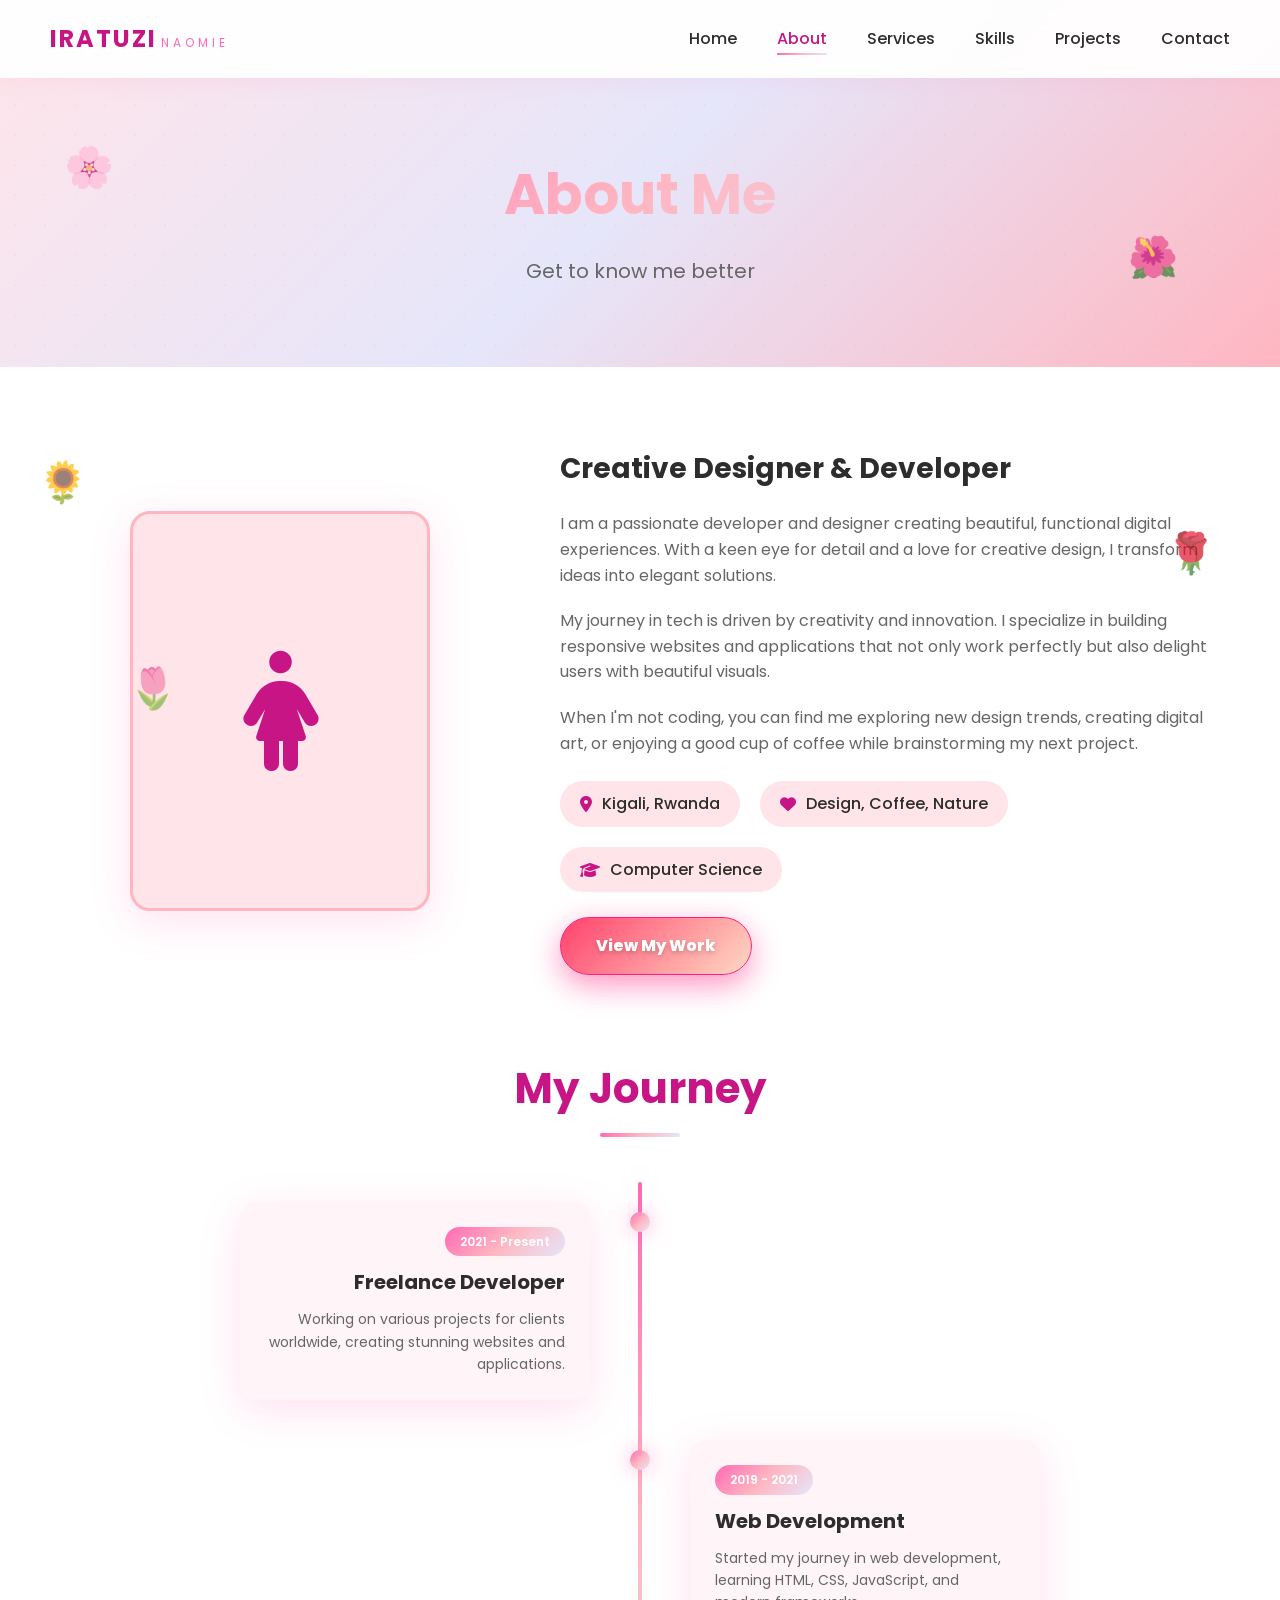
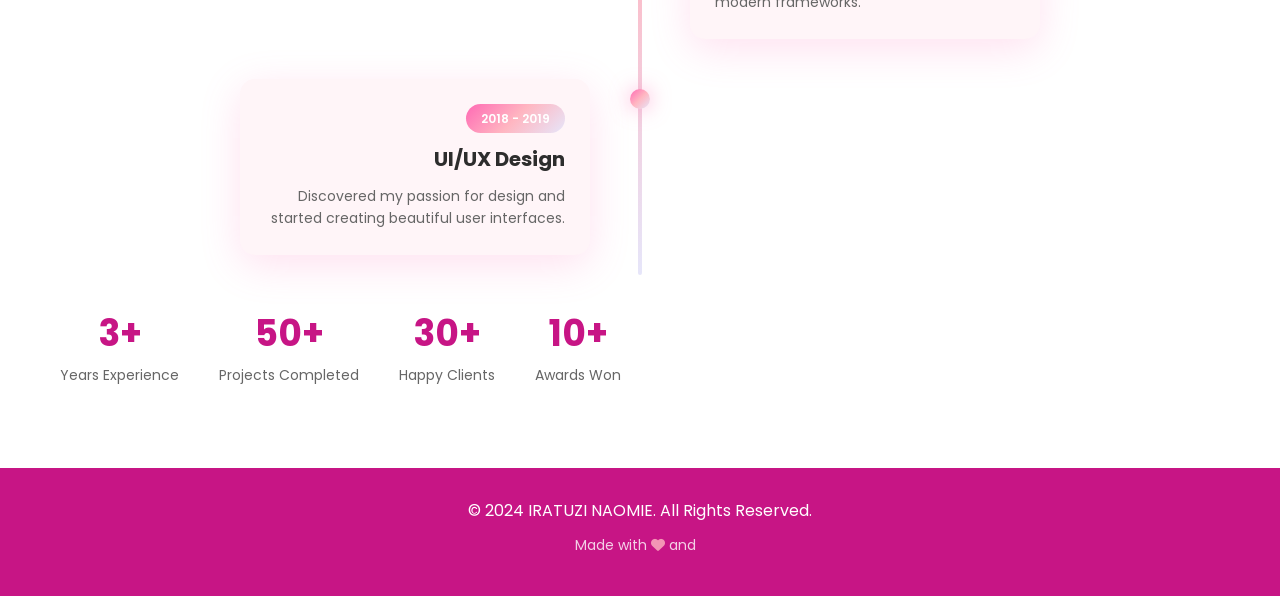
==== about.html @ e77f8932 "Portfolio for IRATUZI NAOMIE - Pink theme with Three.js animations" ====
<!DOCTYPE html>
<html lang="en">
<head>
    <meta charset="UTF-8">
    <meta name="viewport" content="width=device-width, initial-scale=1.0">
    <title>About - IRATUZI NAOMIE</title>
    <link rel="stylesheet" href="styles.css">
    <link href="https://fonts.googleapis.com/css2?family=Poppins:wght@300;400;500;600;700&display=swap" rel="stylesheet">
    <link rel="stylesheet" href="https://cdnjs.cloudflare.com/ajax/libs/font-awesome/6.4.0/css/all.min.css">
</head>
<body>
    <!-- Navigation -->
    <nav class="navbar">
        <div class="logo">
            <a href="index.html">
                <span class="logo-text">IRATUZI</span>
                <span class="logo-sub">NAOMIE</span>
            </a>
        </div>
        <ul class="nav-links">
            <li><a href="index.html">Home</a></li>
            <li><a href="about.html" class="active">About</a></li>
            <li><a href="services.html">Services</a></li>
            <li><a href="skills.html">Skills</a></li>
            <li><a href="projects.html">Projects</a></li>
            <li><a href="contact.html">Contact</a></li>
        </ul>
        <div class="hamburger">
            <span></span>
            <span></span>
            <span></span>
        </div>
    </nav>

    <!-- Page Header -->
    <section class="page-header">
        <div class="container">
            <h1 class="page-title">About Me</h1>
            <p class="page-subtitle">Get to know me better</p>
        </div>
    </section>

    <!-- About Section -->
    <section class="about-page">
        <div class="container">
            <div class="about-content">
                <div class="about-image">
                    <div class="image-frame">
                        <i class="fas fa-female"></i>
                    </div>
                </div>
                <div class="about-text">
                    <h3>Creative Designer & Developer</h3>
                    <p>I am a passionate developer and designer creating beautiful, functional digital experiences. With a keen eye for detail and a love for creative design, I transform ideas into elegant solutions.</p>
                    <p>My journey in tech is driven by creativity and innovation. I specialize in building responsive websites and applications that not only work perfectly but also delight users with beautiful visuals.</p>
                    <p>When I'm not coding, you can find me exploring new design trends, creating digital art, or enjoying a good cup of coffee while brainstorming my next project.</p>
                    
                    <div class="about-details">
                        <div class="detail-item">
                            <i class="fas fa-map-marker-alt"></i>
                            <span>Kigali, Rwanda</span>
                        </div>
                        <div class="detail-item">
                            <i class="fas fa-heart"></i>
                            <span>Design, Coffee, Nature</span>
                        </div>
                        <div class="detail-item">
                            <i class="fas fa-graduation-cap"></i>
                            <span>Computer Science</span>
                        </div>
                    </div>
                    
                    <a href="projects.html" class="btn btn-primary">View My Work</a>
                </div>
            </div>
            
            <!-- Timeline -->
            <div class="timeline-section">
                <h2 class="section-title">My Journey</h2>
                <div class="timeline">
                    <div class="timeline-item">
                        <div class="timeline-dot"></div>
                        <div class="timeline-content">
                            <span class="timeline-date">2021 - Present</span>
                            <h3>Freelance Developer</h3>
                            <p>Working on various projects for clients worldwide, creating stunning websites and applications.</p>
                        </div>
                    </div>
                    <div class="timeline-item">
                        <div class="timeline-dot"></div>
                        <div class="timeline-content">
                            <span class="timeline-date">2019 - 2021</span>
                            <h3>Web Development</h3>
                            <p>Started my journey in web development, learning HTML, CSS, JavaScript, and modern frameworks.</p>
                        </div>
                    </div>
                    <div class="timeline-item">
                        <div class="timeline-dot"></div>
                        <div class="timeline-content">
                            <span class="timeline-date">2018 - 2019</span>
                            <h3>UI/UX Design</h3>
                            <p>Discovered my passion for design and started creating beautiful user interfaces.</p>
                        </div>
                    </div>
                </div>
            </div>
            
            <!-- Stats -->
            <div class="about-stats">
                <div class="stat">
                    <span class="stat-number">3+</span>
                    <span class="stat-label">Years Experience</span>
                </div>
                <div class="stat">
                    <span class="stat-number">50+</span>
                    <span class="stat-label">Projects Completed</span>
                </div>
                <div class="stat">
                    <span class="stat-number">30+</span>
                    <span class="stat-label">Happy Clients</span>
                </div>
                <div class="stat">
                    <span class="stat-number">10+</span>
                    <span class="stat-label">Awards Won</span>
                </div>
            </div>
        </div>
    </section>

    <!-- Footer -->
    <footer>
        <div class="container">
            <p>&copy; 2024 IRATUZI NAOMIE. All Rights Reserved.</p>
            <p class="footer-love">Made with <i class="fas fa-heart"></i> and <i class="fas fa-butterfly"></i></p>
        </div>
    </footer>

    <!-- Floating Butterflies -->
    <div class="butterfly butterfly-1">🦋</div>
    <div class="butterfly butterfly-2">🦋</div>
    <div class="butterfly butterfly-3">🦋</div>
    <div class="butterfly butterfly-4">🦋</div>

    <!-- Flower Decorations -->
    <div class="flower flower-1">🌸</div>
    <div class="flower flower-2">🌺</div>
    <div class="flower flower-3">🌷</div>
    <div class="flower flower-4">🌹</div>
    <div class="flower flower-5">🌻</div>

    <script src="script.js"></script>
</body>
</html>
---- styles.css ----
/* ===== CSS Variables ===== */
:root {
    --primary-pink: #ff69b4;
    --light-pink: #ffb6c1;
    --dark-pink: #db7093;
    --soft-pink: #ffe4e9;
    --lavender-pink: #e6e6fa;
    --deep-pink: #c71585;
    --white: #ffffff;
    --light-bg: #fff5f8;
    --text-dark: #2d2d2d;
    --text-light: #666666;
    --gradient-pink: linear-gradient(135deg, #ff69b4 0%, #ffb6c1 50%, #e6e6fa 100%);
    --shadow-pink: 0 10px 40px rgba(255, 105, 180, 0.2);
}

/* ===== Reset & Base ===== */
* {
    margin: 0;
    padding: 0;
    box-sizing: border-box;
}

html {
    scroll-behavior: smooth;
}

body {
    font-family: 'Poppins', sans-serif;
    background: linear-gradient(to bottom, rgba(255,255,255,0.95), rgba(255,255,255,0.88));
    color: var(--text-dark);
    line-height: 1.6;
    overflow-x: hidden;
}

.container {
    max-width: 1200px;
    margin: 0 auto;
    padding: 0 20px;
}

a {
    text-decoration: none;
    color: inherit;
}

ul {
    list-style: none;
}

/* ===== Navigation ===== */
.navbar {
    position: fixed;
    top: 0;
    left: 0;
    right: 0;
    display: flex;
    justify-content: space-between;
    align-items: center;
    padding: 20px 50px;
    background: rgba(255, 255, 255, 0.95);
    backdrop-filter: blur(10px);
    z-index: 1000;
    box-shadow: 0 2px 20px rgba(255, 105, 180, 0.1);
}

.logo {
    display: flex;
    flex-direction: column;
}

.logo-text {
    font-size: 24px;
    font-weight: 700;
    color: var(--deep-pink);
    letter-spacing: 2px;
}

.logo-sub {
    font-size: 12px;
    color: var(--primary-pink);
    letter-spacing: 4px;
}

.nav-links {
    display: flex;
    gap: 40px;
}

.nav-links a {
    font-weight: 500;
    color: var(--text-dark);
    position: relative;
    transition: color 0.3s ease;
}

.nav-links a::after {
    content: '';
    position: absolute;
    bottom: -5px;
    left: 0;
    width: 0;
    height: 2px;
    background: var(--gradient-pink);
    transition: width 0.3s ease;
}

.nav-links a:hover,
.nav-links a.active {
    color: var(--deep-pink);
}

.nav-links a:hover::after,
.nav-links a.active::after {
    width: 100%;
}

.hamburger {
    display: none;
    cursor: pointer;
}

.hamburger span {
    display: block;
    width: 25px;
    height: 3px;
    background: var(--deep-pink);
    margin: 5px 0;
    transition: 0.3s;
}

/* ===== Hero Section ===== */
.hero {
    min-height: 100vh;
    display: flex;
    align-items: center;
    justify-content: center;
    position: relative;
    background: linear-gradient(135deg, rgba(255, 105, 180, 0.28) 0%, rgba(230, 230, 250, 0.35) 100%);
    overflow: hidden;
    color: #2f1d3e;
}

#three-canvas {
    position: absolute;
    top: 0;
    left: 0;
    width: 100%;
    height: 100%;
    z-index: 1;
}

.hero-content {
    position: relative;
    z-index: 2;
    display: flex;
    align-items: center;
    justify-content: space-between;
    max-width: 1200px;
    width: 100%;
    padding: 0 50px;
    gap: 50px;
}

.hero-text {
    flex: 1;
}

.greeting {
    font-size: 20px;
    color: var(--deep-pink);
    margin-bottom: 10px;
    font-weight: 500;
}

.name {
    font-size: 64px;
    font-weight: 700;
    color: #3d0b4d;
    text-shadow: 0 4px 12px rgba(0,0,0,0.2);
    margin-bottom: 10px;
    line-height: 1.2;
}

.title {
    font-size: 24px;
    color: #5e166d;
    margin-bottom: 30px;
    font-weight: 700;
    text-shadow: 0 3px 10px rgba(0,0,0,0.17);
}

.hero-buttons {
    display: flex;
    gap: 20px;
}

.btn {
    padding: 15px 35px;
    border-radius: 50px;
    font-weight: 600;
    font-size: 16px;
    cursor: pointer;
    transition: all 0.3s ease;
    display: inline-block;
}

.btn-primary {
    background: linear-gradient(135deg, #ff416c 0%, #ffdac4 100%);
    color: var(--white);
    border: 1px solid #ff207d;
    box-shadow: 0 10px 30px rgba(255, 20, 120, 0.45);
    text-shadow: 0 2px 5px rgba(0, 0, 0, 0.2);
    font-weight: 800;
}

.btn-primary:hover {
    transform: translateY(-3px) scale(1.02);
    box-shadow: 0 15px 60px rgba(255, 20, 120, 0.45);
}

.btn-secondary {
    background: #ff297c;
    color: #fff;
    border: 2px solid #fff;
    font-weight: 800;
}

.btn-secondary:hover {
    background: #c70f57;
    color: #fff;
    transform: translateY(-3px) scale(1.02);
}


.hero-visual {
    flex: 1;
    display: flex;
    justify-content: center;
}

.profile-circle {
    width: 350px;
    height: 350px;
    border-radius: 50%;
    background: var(--gradient-pink);
    padding: 5px;
    box-shadow: var(--shadow-pink);
    animation: float 3s ease-in-out infinite;
}

.profile-inner {
    width: 100%;
    height: 100%;
    border-radius: 50%;
    background: var(--soft-pink);
    display: flex;
    align-items: center;
    justify-content: center;
}

.profile-inner i {
    font-size: 150px;
    color: var(--deep-pink);
}

@keyframes float {
    0%, 100% {
        transform: translateY(0);
    }
    50% {
        transform: translateY(-20px);
    }
}

.scroll-indicator {
    position: absolute;
    bottom: 30px;
    left: 50%;
    transform: translateX(-50%);
    animation: bounce 2s infinite;
}

.scroll-indicator i {
    font-size: 30px;
    color: var(--deep-pink);
}

@keyframes bounce {
    0%, 20%, 50%, 80%, 100% {
        transform: translateX(-50%) translateY(0);
    }
    40% {
        transform: translateX(-50%) translateY(-10px);
    }
    60% {
        transform: translateX(-50%) translateY(-5px);
    }
}

/* ===== Section Title ===== */
.section-title {
    text-align: center;
    font-size: 42px;
    font-weight: 700;
    color: var(--deep-pink);
    margin-bottom: 60px;
    position: relative;
}

.section-title::after {
    content: '';
    position: absolute;
    bottom: -15px;
    left: 50%;
    transform: translateX(-50%);
    width: 80px;
    height: 4px;
    background: var(--gradient-pink);
    border-radius: 2px;
}

/* ===== About Section ===== */
.about {
    padding: 100px 0;
    background: var(--white);
}

.about-content {
    display: grid;
    grid-template-columns: 1fr 1.5fr;
    gap: 60px;
    align-items: center;
}

.about-image {
    display: flex;
    justify-content: center;
}

.image-frame {
    width: 300px;
    height: 400px;
    background: var(--gradient-pink);
    border-radius: 20px;
    padding: 5px;
    box-shadow: var(--shadow-pink);
}

.image-frame {
    background: var(--soft-pink);
    display: flex;
    align-items: center;
    justify-content: center;
    border: 3px solid var(--light-pink);
}

.image-frame i {
    font-size: 120px;
    color: var(--deep-pink);
}

.about-text h3 {
    font-size: 28px;
    color: var(--text-dark);
    margin-bottom: 20px;
}

.about-text p {
    color: var(--text-light);
    margin-bottom: 20px;
    font-size: 16px;
}

.about-stats {
    display: flex;
    gap: 40px;
    margin-top: 30px;
}

.stat {
    text-align: center;
}

.stat-number {
    display: block;
    font-size: 36px;
    font-weight: 700;
    color: var(--deep-pink);
}

.stat-label {
    font-size: 14px;
    color: var(--text-light);
}

/* ===== Skills Section ===== */
.skills {
    padding: 100px 0;
    background: linear-gradient(180deg, var(--light-bg) 0%, var(--soft-pink) 100%);
}

.skills-grid {
    display: grid;
    grid-template-columns: repeat(auto-fit, minmax(300px, 1fr));
    gap: 30px;
}

.skill-card {
    background: var(--white);
    padding: 30px;
    border-radius: 20px;
    box-shadow: var(--shadow-pink);
    transition: transform 0.3s ease;
    position: relative;
    overflow: hidden;
}

.skill-card::before {
    content: '';
    position: absolute;
    top: 0;
    left: 0;
    width: 100%;
    height: 4px;
    background: var(--gradient-pink);
}

.skill-card:hover {
    transform: translateY(-10px);
}

.skill-icon {
    width: 60px;
    height: 60px;
    background: var(--soft-pink);
    border-radius: 15px;
    display: flex;
    align-items: center;
    justify-content: center;
    margin-bottom: 20px;
}

.skill-icon i {
    font-size: 30px;
    color: var(--deep-pink);
}

.skill-card h3 {
    font-size: 20px;
    margin-bottom: 15px;
    color: var(--text-dark);
}

.skill-bar {
    width: 100%;
    height: 8px;
    background: var(--lavender-pink);
    border-radius: 4px;
    overflow: hidden;
    margin-bottom: 10px;
}

.skill-progress {
    height: 100%;
    background: var(--gradient-pink);
    border-radius: 4px;
    transition: width 1s ease;
}

.skill-percent {
    font-size: 14px;
    color: var(--deep-pink);
    font-weight: 600;
}

/* ===== Projects Section ===== */
.projects {
    padding: 100px 0;
    background: var(--white);
}

.projects-grid {
    display: grid;
    grid-template-columns: repeat(auto-fit, minmax(350px, 1fr));
    gap: 30px;
}

.project-card {
    background: var(--light-bg);
    border-radius: 20px;
    overflow: hidden;
    box-shadow: var(--shadow-pink);
    transition: all 0.3s ease;
}

.project-card:hover {
    transform: translateY(-10px);
    box-shadow: 0 20px 60px rgba(255, 105, 180, 0.3);
}

.project-image {
    height: 200px;
    background: var(--gradient-pink);
    display: flex;
    align-items: center;
    justify-content: center;
}

.project-image i {
    font-size: 60px;
    color: var(--white);
}

.project-info {
    padding: 25px;
}

.project-info h3 {
    font-size: 22px;
    color: var(--text-dark);
    margin-bottom: 10px;
}

.project-info p {
    color: var(--text-light);
    font-size: 14px;
    margin-bottom: 15px;
}

.project-tags {
    display: flex;
    gap: 10px;
    flex-wrap: wrap;
    margin-bottom: 15px;
}

.project-tags span {
    padding: 5px 15px;
    background: var(--soft-pink);
    color: var(--deep-pink);
    border-radius: 20px;
    font-size: 12px;
    font-weight: 500;
}

.project-link {
    display: inline-flex;
    align-items: center;
    gap: 8px;
    color: var(--deep-pink);
    font-weight: 600;
    transition: gap 0.3s ease;
}

.project-link:hover {
    gap: 15px;
}

/* ===== Contact Section ===== */
.contact {
    padding: 100px 0;
    background: linear-gradient(135deg, var(--soft-pink) 0%, var(--lavender-pink) 100%);
}

.contact-content {
    display: grid;
    grid-template-columns: 1fr 1fr;
    gap: 60px;
}

.contact-info h3 {
    font-size: 28px;
    color: var(--text-dark);
    margin-bottom: 15px;
}

.contact-info > p {
    color: var(--text-light);
    margin-bottom: 30px;
}

.contact-details {
    margin-bottom: 30px;
}

.contact-item {
    display: flex;
    align-items: center;
    gap: 15px;
    margin-bottom: 20px;
}

.contact-item i {
    width: 45px;
    height: 45px;
    background: var(--white);
    border-radius: 50%;
    display: flex;
    align-items: center;
    justify-content: center;
    color: var(--deep-pink);
    box-shadow: var(--shadow-pink);
}

.contact-item span {
    color: var(--text-dark);
    font-weight: 500;
}

.social-links {
    display: flex;
    gap: 15px;
}

.social-links a {
    width: 50px;
    height: 50px;
    background: var(--white);
    border-radius: 50%;
    display: flex;
    align-items: center;
    justify-content: center;
    color: var(--deep-pink);
    font-size: 20px;
    box-shadow: var(--shadow-pink);
    transition: all 0.3s ease;
}

.social-links a:hover {
    background: var(--gradient-pink);
    color: var(--white);
    transform: translateY(-5px);
}

.contact-form {
    background: var(--white);
    padding: 40px;
    border-radius: 20px;
    box-shadow: var(--shadow-pink);
}

.form-group {
    margin-bottom: 20px;
}

.form-group input,
.form-group textarea {
    width: 100%;
    padding: 15px 20px;
    border: 2px solid var(--lavender-pink);
    border-radius: 10px;
    font-size: 16px;
    font-family: 'Poppins', sans-serif;
    transition: border-color 0.3s ease;
    background: var(--light-bg);
}

.form-group input:focus,
.form-group textarea:focus {
    outline: none;
    border-color: var(--deep-pink);
}

.form-group textarea {
    resize: none;
}

/* ===== Footer ===== */
footer {
    background: var(--deep-pink);
    color: var(--white);
    padding: 30px 0;
    text-align: center;
}

footer p {
    margin-bottom: 10px;
}

.footer-love {
    font-size: 14px;
    opacity: 0.8;
}

.footer-love i {
    color: var(--light-pink);
}

.footer-love .fa-butterfly {
    color: var(--light-pink);
    margin-left: 5px;
}

/* ===== Page Header ===== */
.page-header {
    padding: 150px 0 80px;
    background: linear-gradient(135deg, var(--soft-pink) 0%, var(--lavender-pink) 50%, var(--light-pink) 100%);
    text-align: center;
    position: relative;
    overflow: hidden;
}

.page-header::before {
    content: '';
    position: absolute;
    top: 0;
    left: 0;
    right: 0;
    bottom: 0;
    background: url('data:image/svg+xml,<svg xmlns="http://www.w3.org/2000/svg" viewBox="0 0 100 100"><circle cx="50" cy="50" r="2" fill="%23ff69b4" opacity="0.3"/></svg>') repeat;
    background-size: 30px 30px;
    animation: float 20s linear infinite;
}

.page-title {
    font-size: 56px;
    font-weight: 700;
    background: var(--gradient-pink);
    -webkit-background-clip: text;
    -webkit-text-fill-color: transparent;
    background-clip: text;
    margin-bottom: 15px;
    position: relative;
    z-index: 1;
}

.page-subtitle {
    font-size: 20px;
    color: var(--text-light);
    position: relative;
    z-index: 1;
}

/* ===== Quick Links ===== */
.quick-links {
    padding: 80px 0;
    background: var(--white);
}

.quick-links-grid {
    display: grid;
    grid-template-columns: repeat(auto-fit, minmax(250px, 1fr));
    gap: 30px;
}

.quick-link-card {
    background: var(--light-bg);
    padding: 40px 30px;
    border-radius: 20px;
    text-align: center;
    transition: all 0.3s ease;
    box-shadow: var(--shadow-pink);
    border: 2px solid transparent;
}

.quick-link-card:hover {
    transform: translateY(-10px);
    border-color: var(--primary-pink);
    box-shadow: 0 20px 60px rgba(255, 105, 180, 0.3);
}

.quick-icon {
    width: 80px;
    height: 80px;
    background: var(--gradient-pink);
    border-radius: 50%;
    display: flex;
    align-items: center;
    justify-content: center;
    margin: 0 auto 20px;
}

.quick-icon i {
    font-size: 35px;
    color: var(--white);
}

.quick-link-card h3 {
    font-size: 22px;
    color: var(--text-dark);
    margin-bottom: 10px;
}

.quick-link-card p {
    color: var(--text-light);
    font-size: 14px;
}

/* ===== About Page ===== */
.about-page {
    padding: 80px 0;
    background: var(--white);
}

.about-details {
    display: flex;
    flex-wrap: wrap;
    gap: 20px;
    margin: 25px 0;
}

.detail-item {
    display: flex;
    align-items: center;
    gap: 10px;
    padding: 10px 20px;
    background: var(--soft-pink);
    border-radius: 50px;
}

.detail-item i {
    color: var(--deep-pink);
}

.detail-item span {
    color: var(--text-dark);
    font-weight: 500;
}

/* Timeline */
.timeline-section {
    margin-top: 80px;
}

.timeline {
    position: relative;
    max-width: 800px;
    margin: 0 auto;
}

.timeline::before {
    content: '';
    position: absolute;
    left: 50%;
    transform: translateX(-50%);
    width: 4px;
    height: 100%;
    background: var(--gradient-pink);
    border-radius: 2px;
}

.timeline-item {
    position: relative;
    padding: 20px 0;
    width: 50%;
}

.timeline-item:nth-child(odd) {
    padding-right: 50px;
    text-align: right;
}

.timeline-item:nth-child(even) {
    padding-left: 50px;
    margin-left: 50%;
}

.timeline-dot {
    position: absolute;
    width: 20px;
    height: 20px;
    background: var(--gradient-pink);
    border-radius: 50%;
    top: 30px;
    box-shadow: 0 0 20px rgba(255, 105, 180, 0.5);
}

.timeline-item:nth-child(odd) .timeline-dot {
    right: -10px;
}

.timeline-item:nth-child(even) .timeline-dot {
    left: -10px;
}

.timeline-content {
    background: var(--light-bg);
    padding: 25px;
    border-radius: 15px;
    box-shadow: var(--shadow-pink);
}

.timeline-date {
    display: inline-block;
    padding: 5px 15px;
    background: var(--gradient-pink);
    color: var(--white);
    border-radius: 20px;
    font-size: 12px;
    font-weight: 600;
    margin-bottom: 10px;
}

.timeline-content h3 {
    font-size: 20px;
    color: var(--text-dark);
    margin-bottom: 10px;
}

.timeline-content p {
    color: var(--text-light);
    font-size: 14px;
}

/* ===== Skills Page ===== */
.skills-page {
    padding: 80px 0;
    background: linear-gradient(180deg, var(--light-bg) 0%, var(--soft-pink) 100%);
    position: relative;
}

.skills-page .skills-grid {
    display: grid;
    grid-template-columns: repeat(auto-fit, minmax(280px, 1fr));
    gap: 25px;
}

.skill-card p {
    color: var(--text-light);
    font-size: 14px;
    margin-bottom: 15px;
}

/* ===== Projects Page ===== */
.projects-page {
    padding: 80px 0;
    background: var(--white);
}

/* ===== Contact Page ===== */
.contact-page {
    padding: 80px 0;
    background: linear-gradient(135deg, var(--soft-pink) 0%, var(--lavender-pink) 100%);
}

.contact-page .contact-content {
    display: grid;
    grid-template-columns: 1fr 1.2fr;
    gap: 60px;
}

.contact-page .form-group label {
    display: block;
    margin-bottom: 8px;
    color: var(--text-dark);
    font-weight: 500;
}

.map-section {
    margin-top: 60px;
}

.map-container {
    background: var(--white);
    border-radius: 20px;
    overflow: hidden;
    box-shadow: var(--shadow-pink);
}

.map-placeholder {
    height: 300px;
    background: linear-gradient(135deg, var(--soft-pink) 0%, var(--lavender-pink) 100%);
    display: flex;
    flex-direction: column;
    align-items: center;
    justify-content: center;
}

.map-placeholder i {
    font-size: 60px;
    color: var(--deep-pink);
    margin-bottom: 15px;
}

.map-placeholder p {
    font-size: 20px;
    color: var(--text-dark);
    font-weight: 600;
}

/* ===== Floating Flowers ===== */
.flower {
    position: fixed;
    font-size: 40px;
    opacity: 0.7;
    z-index: 998;
    pointer-events: none;
    animation: shake 3s ease-in-out infinite;
}

.flower-1 { top: 15%; left: 5%; animation-delay: 0s; }
.flower-2 { top: 25%; right: 8%; animation-delay: 0.5s; }
.flower-3 { bottom: 20%; left: 10%; animation-delay: 1s; }
.flower-4 { bottom: 35%; right: 5%; animation-delay: 1.5s; }
.flower-5 { top: 50%; left: 3%; animation-delay: 2s; }
.flower-6 { top: 60%; right: 10%; animation-delay: 2.5s; }

@keyframes shake {
    0%, 100% { transform: rotate(0deg) translateY(0); }
    25% { transform: rotate(5deg) translateY(-10px); }
    50% { transform: rotate(0deg) translateY(0); }
    75% { transform: rotate(-5deg) translateY(10px); }
}

/* ===== Flower Background ===== */
body::before {
    content: '';
    position: fixed;
    top: 0;
    left: 0;
    right: 0;
    bottom: 0;
    background-image: 
        radial-gradient(circle at 10% 20%, rgba(255, 182, 193, 0.15) 0%, transparent 25%),
        radial-gradient(circle at 90% 80%, rgba(255, 105, 180, 0.15) 0%, transparent 25%),
        radial-gradient(circle at 50% 50%, rgba(219, 112, 147, 0.1) 0%, transparent 35%),
        url('data:image/svg+xml,<svg xmlns="http://www.w3.org/2000/svg" viewBox="0 0 100 100"><circle cx="20" cy="20" r="3" fill="%23ffb6c1" opacity="0.3"/><circle cx="80" cy="40" r="2" fill="%23ff69b4" opacity="0.2"/><circle cx="40" cy="80" r="4" fill="%23db7093" opacity="0.25"/><circle cx="70" cy="70" r="2" fill="%23e6e6fa" opacity="0.3"/><circle cx="10" cy="60" r="3" fill="%23ff69b4" opacity="0.2"/></svg>');
    background-size: 100% 100%, 100% 100%, 100% 100%, 50px 50px;
    background-repeat: repeat;
    pointer-events: none;
    z-index: -1;
}

/* ===== Floating Butterflies ===== */
.butterfly {
    position: fixed;
    font-size: 30px;
    opacity: 0.6;
    animation: fly 15s linear infinite;
    z-index: 999;
    pointer-events: none;
}

.butterfly-1 {
    top: 10%;
    left: -50px;
    animation-delay: 0s;
    animation-duration: 20s;
}

.butterfly-2 {
    top: 30%;
    left: -50px;
    animation-delay: 3s;
    animation-duration: 18s;
}

.butterfly-3 {
    top: 50%;
    left: -50px;
    animation-delay: 6s;
    animation-duration: 22s;
}

.butterfly-4 {
    top: 70%;
    left: -50px;
    animation-delay: 9s;
    animation-duration: 19s;
}

.butterfly-5 {
    top: 90%;
    left: -50px;
    animation-delay: 12s;
    animation-duration: 21s;
}

@keyframes fly {
    0% {
        transform: translateX(-100px) rotate(0deg);
    }
    25% {
        transform: translateX(calc(25vw + 100px)) rotate(10deg);
    }
    50% {
        transform: translateX(calc(50vw + 50px)) rotate(-10deg);
    }
    75% {
        transform: translateX(calc(75vw + 100px)) rotate(10deg);
    }
    100% {
        transform: translateX(calc(100vw + 50px)) rotate(0deg);
    }
}

/* ===== Responsive ===== */
@media (max-width: 992px) {
    .hero-content {
        flex-direction: column;
        text-align: center;
    }

    .hero-buttons {
        justify-content: center;
    }

    .name {
        font-size: 48px;
    }

    .about-content,
    .contact-content {
        grid-template-columns: 1fr;
    }

    .profile-circle {
        width: 280px;
        height: 280px;
    }

    .profile-inner i {
        font-size: 120px;
    }
}

@media (max-width: 768px) {
    .navbar {
        padding: 15px 20px;
    }

    .nav-links {
        position: fixed;
        top: 70px;
        left: 0;
        right: 0;
        background: var(--white);
        flex-direction: column;
        padding: 20px;
        gap: 20px;
        box-shadow: 0 10px 30px rgba(0, 0, 0, 0.1);
        transform: translateY(-150%);
        transition: transform 0.3s ease;
    }

    .nav-links.active {
        transform: translateY(0);
    }

    .hamburger {
        display: block;
    }

    .name {
        font-size: 36px;
    }

    .title {
        font-size: 18px;
    }

    .btn {
        padding: 12px 25px;
        font-size: 14px;
    }

    .section-title {
        font-size: 32px;
    }

    .about-stats {
        justify-content: center;
    }

    .projects-grid {
        grid-template-columns: 1fr;
    }
}

@media (max-width: 480px) {
    .hero-content {
        padding: 0 20px;
    }

    .name {
        font-size: 28px;
    }

    .profile-circle {
        width: 220px;
        height: 220px;
    }

    .profile-inner i {
        font-size: 90px;
    }

    .skills-grid {
        grid-template-columns: 1fr;
    }

    .contact-form {
        padding: 25px;
    }
}
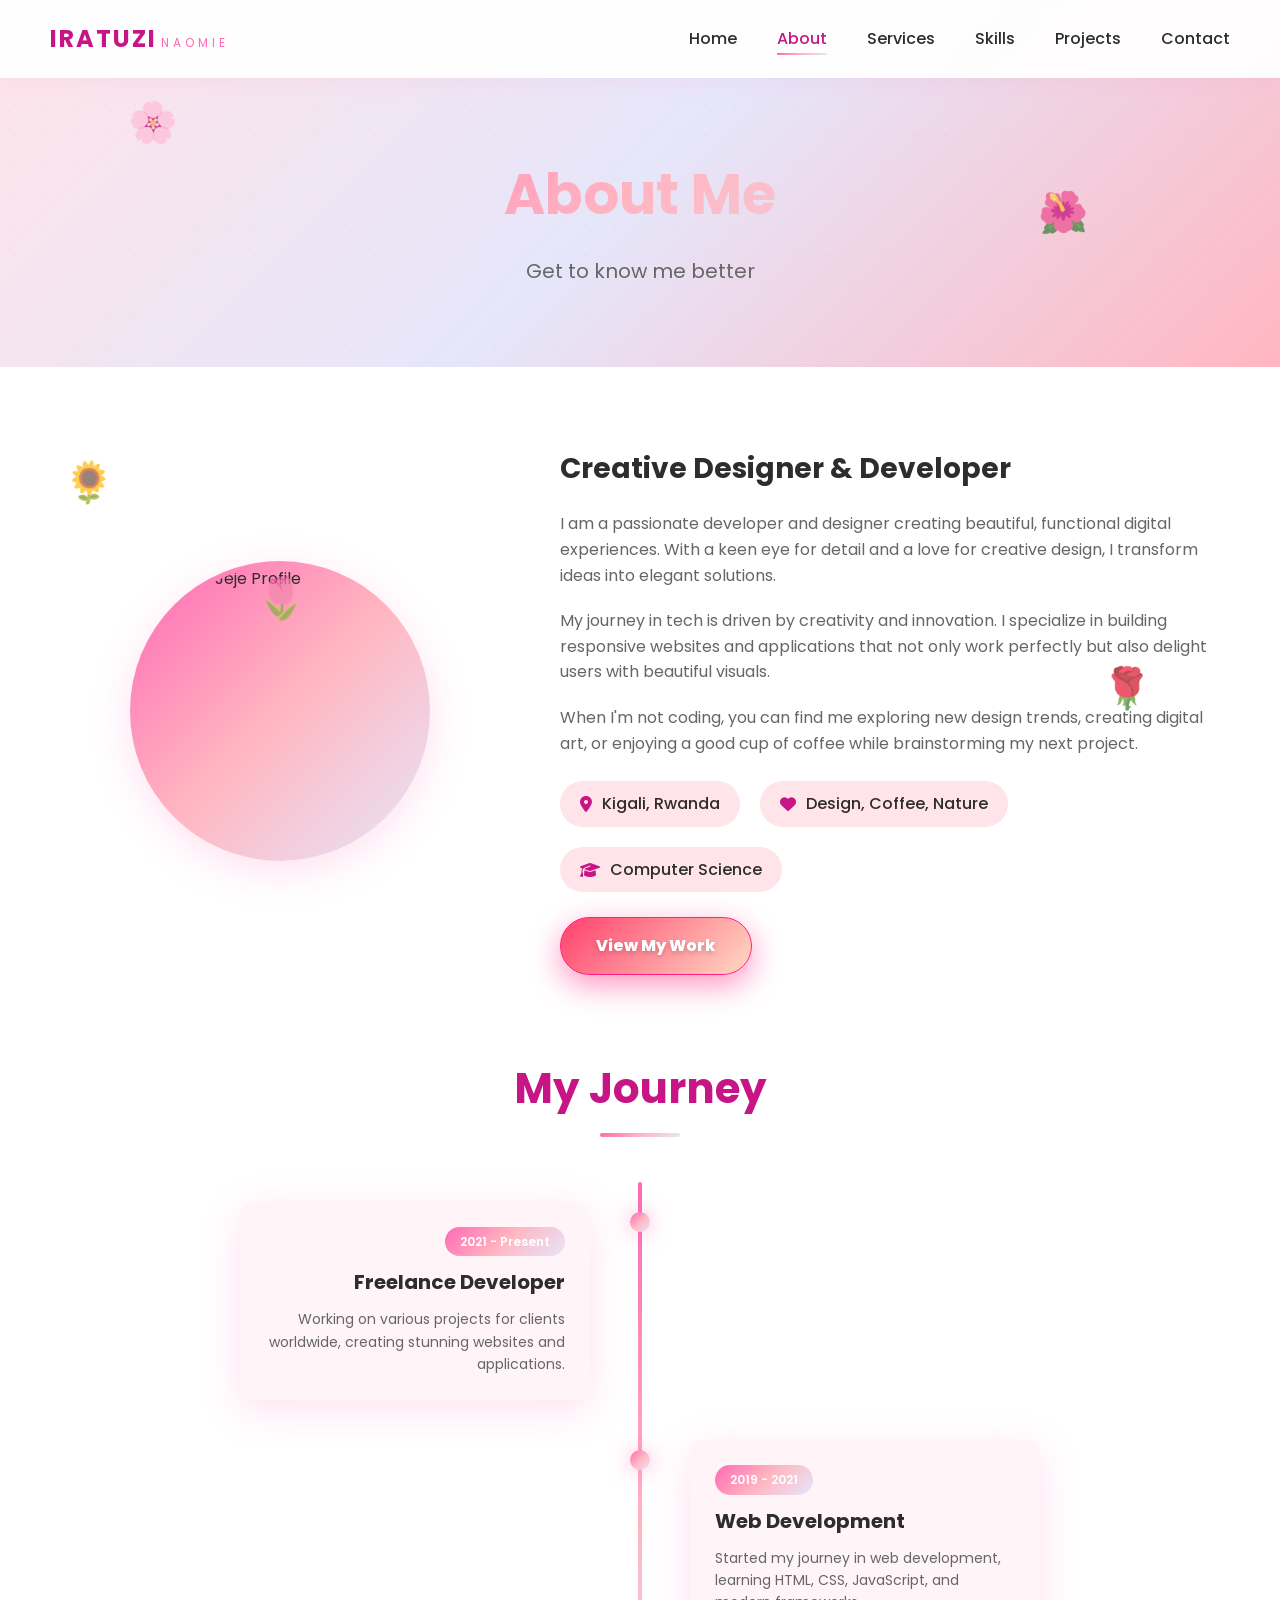
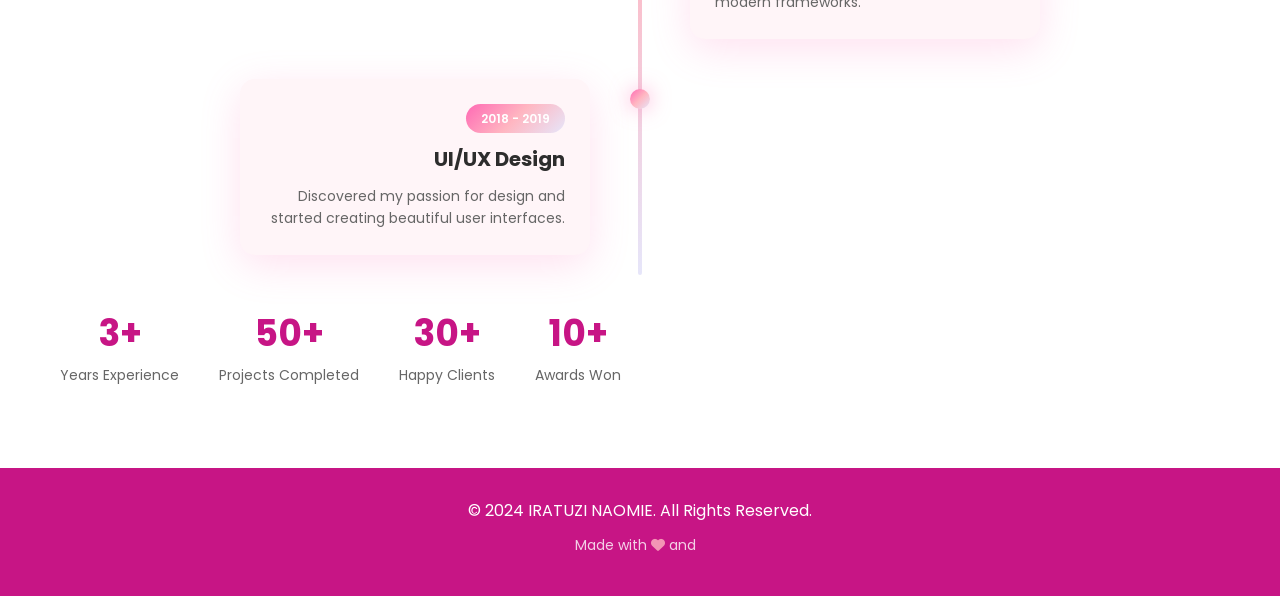
==== commit 001b55e1: "Add favicon, update services page to match reference, make profile circular" ====
--- a/about.html
+++ b/about.html
@@ -4,6 +4,7 @@
     <meta charset="UTF-8">
     <meta name="viewport" content="width=device-width, initial-scale=1.0">
     <title>About - IRATUZI NAOMIE</title>
+    <link rel="icon" href="data:image/svg+xml,%3Csvg xmlns='http://www.w3.org/2000/svg' viewBox='0 0 100 100'%3E%3Ctext y='.9em' font-size='90'%3E🦋%3C/text%3E%3C/svg%3E" type="image/svg+xml">
     <link rel="stylesheet" href="styles.css">
     <link href="https://fonts.googleapis.com/css2?family=Poppins:wght@300;400;500;600;700&display=swap" rel="stylesheet">
     <link rel="stylesheet" href="https://cdnjs.cloudflare.com/ajax/libs/font-awesome/6.4.0/css/all.min.css">
@@ -46,7 +47,7 @@
             <div class="about-content">
                 <div class="about-image">
                     <div class="image-frame">
-                        <i class="fas fa-female"></i>
+                        <img class="profile-photo" src="https://p16-sign-va.tiktokcdn.com/tos-maliva-avt-0068/42d1ec9de0308c51d6ca0c7263e35bdc~tplv-tiktokx-cropcenter:1080:1080.jpeg?dr=14579&refresh_token=c4ef00d4&x-expires=1774717200&x-signature=6jRhw7%2Be%2BWwUr6iOA3lk8M28%2Fik%3D&t=4d5b0474&ps=13740610&shp=a5d48078&shcp=81f88b70&idc=my" alt="Naomie Jeje Profile">
                     </div>
                 </div>
                 <div class="about-text">
--- a/styles.css
+++ b/styles.css
@@ -190,6 +190,14 @@
     text-shadow: 0 3px 10px rgba(0,0,0,0.17);
 }
 
+.hero-description {
+    font-size: 18px;
+    color: var(--text-light);
+    margin-bottom: 20px;
+    line-height: 1.6;
+    max-width: 600px;
+}
+
 .hero-buttons {
     display: flex;
     gap: 20px;
@@ -262,6 +270,13 @@
 .profile-inner i {
     font-size: 150px;
     color: var(--deep-pink);
+}
+
+.profile-photo {
+    width: 100%;
+    height: 100%;
+    object-fit: cover;
+    border-radius: 50%;
 }
 
 @keyframes float {
@@ -340,19 +355,14 @@
 
 .image-frame {
     width: 300px;
-    height: 400px;
+    height: 300px;
     background: var(--gradient-pink);
-    border-radius: 20px;
+    border-radius: 50%;
     padding: 5px;
     box-shadow: var(--shadow-pink);
-}
-
-.image-frame {
-    background: var(--soft-pink);
     display: flex;
     align-items: center;
     justify-content: center;
-    border: 3px solid var(--light-pink);
 }
 
 .image-frame i {
@@ -387,6 +397,105 @@
     font-size: 36px;
     font-weight: 700;
     color: var(--deep-pink);
+}
+
+/* ===== Services Section ===== */
+.services-grid {
+    display: grid;
+    grid-template-columns: repeat(auto-fit, minmax(300px, 1fr));
+    gap: 30px;
+    margin-bottom: 60px;
+}
+
+.service-card {
+    background: var(--white);
+    padding: 30px;
+    border-radius: 15px;
+    box-shadow: 0 10px 30px rgba(255, 105, 180, 0.1);
+    text-align: center;
+    transition: transform 0.3s ease, box-shadow 0.3s ease;
+}
+
+.service-card:hover {
+    transform: translateY(-5px);
+    box-shadow: 0 15px 40px rgba(255, 105, 180, 0.2);
+}
+
+.service-card i {
+    font-size: 40px;
+    color: var(--deep-pink);
+    margin-bottom: 20px;
+}
+
+.service-card h3 {
+    font-size: 22px;
+    color: var(--text-dark);
+    margin-bottom: 15px;
+}
+
+.service-card p {
+    color: var(--text-light);
+    line-height: 1.6;
+}
+
+/* ===== Flower Decorations ===== */
+.flower {
+    position: fixed;
+    font-size: 24px;
+    pointer-events: none;
+    z-index: 10;
+    animation: floatFlower 6s ease-in-out infinite;
+}
+
+.flower.flower-1 {
+    top: 10%;
+    left: 10%;
+    animation-delay: 0s;
+}
+
+.flower.flower-2 {
+    top: 20%;
+    right: 15%;
+    animation-delay: 1s;
+}
+
+.flower.flower-3 {
+    bottom: 30%;
+    left: 20%;
+    animation-delay: 2s;
+}
+
+.flower.flower-4 {
+    bottom: 20%;
+    right: 10%;
+    animation-delay: 3s;
+}
+
+.flower.flower-5 {
+    top: 50%;
+    left: 5%;
+    animation-delay: 4s;
+}
+
+.flower.flower-6 {
+    top: 70%;
+    right: 5%;
+    animation-delay: 5s;
+}
+
+@keyframes floatFlower {
+    0%, 100% {
+        transform: translateY(0) rotate(0deg);
+    }
+    25% {
+        transform: translateY(-10px) rotate(5deg);
+    }
+    50% {
+        transform: translateY(-20px) rotate(0deg);
+    }
+    75% {
+        transform: translateY(-10px) rotate(-5deg);
+    }
 }
 
 .stat-label {
